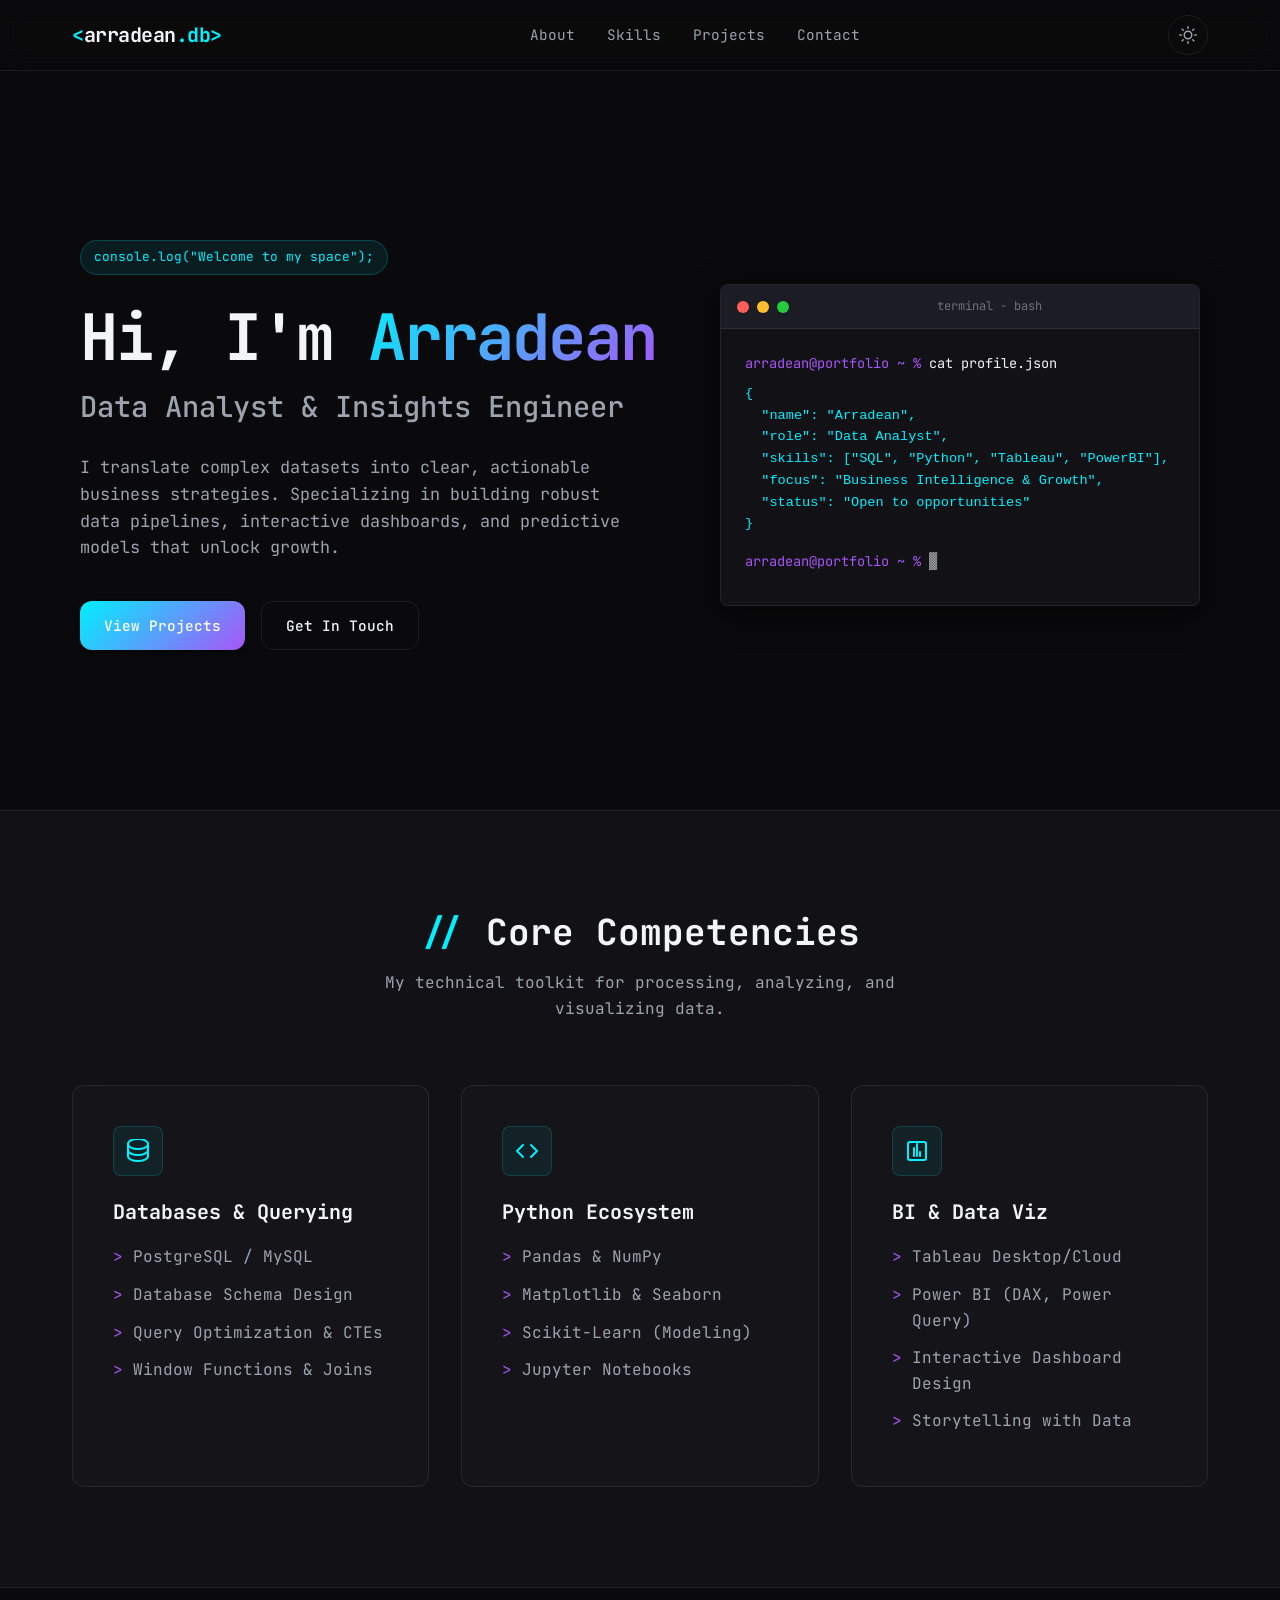
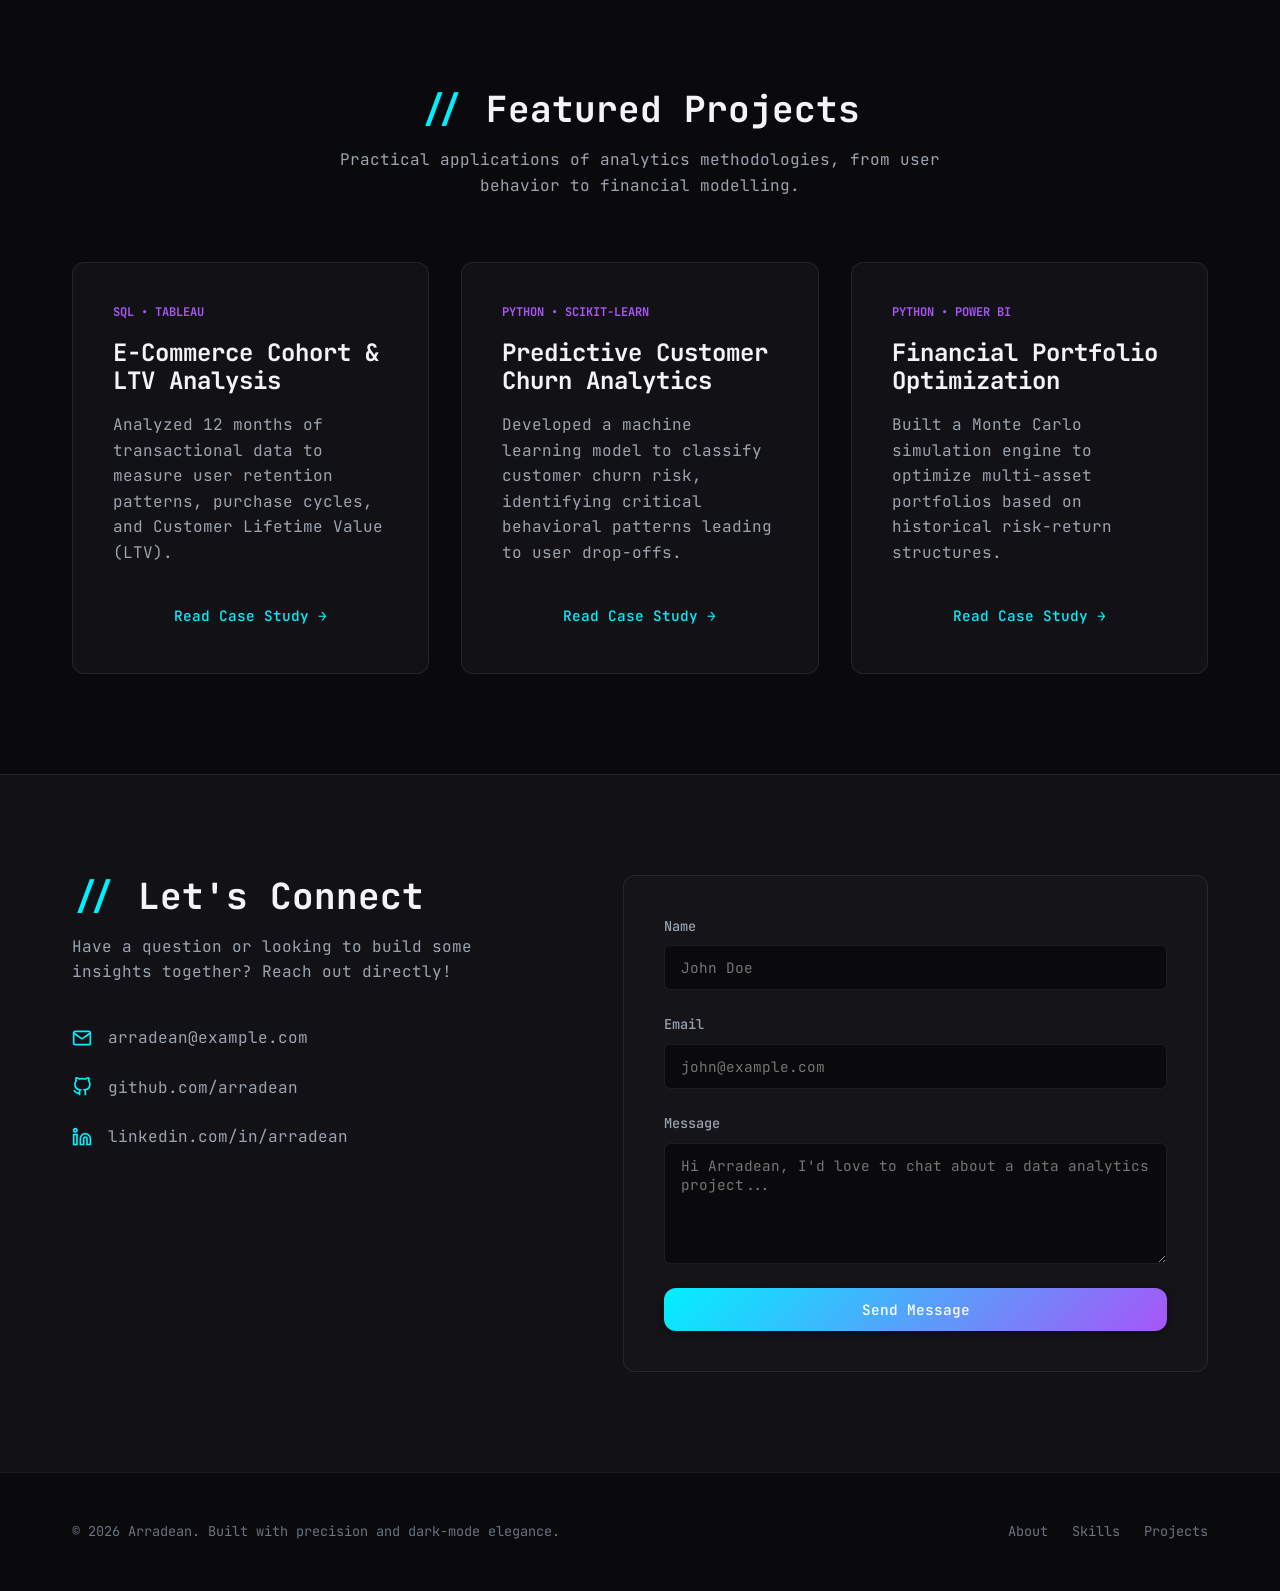
==== index.html @ a8069094 "Add Data Analyst Portfolio website files and fix theme toggle ID" ====
<!DOCTYPE html>
<html lang="en">
<head>
  <meta charset="UTF-8">
  <meta name="viewport" content="width=device-width, initial-scale=1.0">
  <title>Arradean | Data Analyst Portfolio</title>
  <meta name="description" content="Portfolio of Arradean, a professional Data Analyst specializing in SQL, Python, Tableau, and business insights.">
  <link rel="stylesheet" href="style.css">
  <!-- Google Fonts: JetBrains Mono & Inter -->
  <link rel="preconnect" href="https://fonts.googleapis.com">
  <link rel="preconnect" href="https://fonts.gstatic.com" crossorigin>
  <link href="https://fonts.googleapis.com/css2?family=Inter:wght@300;400;500;600;700&family=JetBrains+Mono:wght@300;400;500;700&display=swap" rel="stylesheet">
</head>
<body>

  <!-- Navigation -->
  <header id="site-header">
    <div class="container nav-container">
      <a href="#" class="logo">
        <span class="accent">&lt;</span>arradean<span class="accent">.db&gt;</span>
      </a>
      <nav id="main-nav">
        <ul>
          <li><a href="#about" class="nav-link">About</a></li>
          <li><a href="#skills" class="nav-link">Skills</a></li>
          <li><a href="#projects" class="nav-link">Projects</a></li>
          <li><a href="#contact" class="nav-link">Contact</a></li>
        </ul>
      </nav>
      <div class="theme-switch-container">
        <button id="theme-toggle" class="btn-icon" aria-label="Toggle Light/Dark Theme">
          <!-- Icon will be dynamically injected by JS -->
        </button>
      </div>
    </div>
  </header>

  <!-- Hero Section -->
  <section id="about" class="hero-section">
    <div class="container hero-container">
      <div class="hero-content">
        <div class="badge">console.log("Welcome to my space");</div>
        <h1 class="hero-title">Hi, I'm <span class="text-gradient">Arradean</span></h1>
        <p class="hero-subtitle">Data Analyst & Insights Engineer</p>
        <p class="hero-description">
          I translate complex datasets into clear, actionable business strategies. Specializing in building robust data pipelines, interactive dashboards, and predictive models that unlock growth.
        </p>
        <div class="hero-actions">
          <a href="#projects" class="btn btn-primary" id="btn-hero-projects">View Projects</a>
          <a href="#contact" class="btn btn-secondary" id="btn-hero-contact">Get In Touch</a>
        </div>
      </div>
      <div class="hero-visual">
        <div class="console-box">
          <div class="console-header">
            <span class="dot red"></span>
            <span class="dot yellow"></span>
            <span class="dot green"></span>
            <span class="console-title">terminal - bash</span>
          </div>
          <div class="console-body">
            <p class="console-line"><span class="c-prompt">arradean@portfolio ~ %</span> cat profile.json</p>
            <pre class="console-output"><code>{
  "name": "Arradean",
  "role": "Data Analyst",
  "skills": ["SQL", "Python", "Tableau", "PowerBI"],
  "focus": "Business Intelligence & Growth",
  "status": "Open to opportunities"
}</code></pre>
            <p class="console-line"><span class="c-prompt">arradean@portfolio ~ %</span> <span class="blink">▒</span></p>
          </div>
        </div>
      </div>
    </div>
  </section>

  <!-- Skills Section -->
  <section id="skills" class="skills-section">
    <div class="container">
      <div class="section-header">
        <h2 class="section-title"><span class="accent">//</span> Core Competencies</h2>
        <p class="section-desc">My technical toolkit for processing, analyzing, and visualizing data.</p>
      </div>
      
      <div class="skills-grid">
        <!-- Databases & SQL -->
        <div class="skill-card">
          <div class="skill-icon">
            <svg viewBox="0 0 24 24" width="24" height="24" stroke="currentColor" stroke-width="2" fill="none" stroke-linecap="round" stroke-linejoin="round"><path d="M12 22c5.523 0 10-2.239 10-5V5c0-2.761-4.477-5-10-5S2 2.239 2 5v12c0 2.761 4.477 5 10 5z"></path><path d="M22 5c0 2.761-4.477 5-10 5S2 7.761 2 5"></path><path d="M22 11c0 2.761-4.477 5-10 5S2 13.761 2 11"></path></svg>
          </div>
          <h3 class="skill-title">Databases & Querying</h3>
          <ul class="skill-list">
            <li>PostgreSQL / MySQL</li>
            <li>Database Schema Design</li>
            <li>Query Optimization & CTEs</li>
            <li>Window Functions & Joins</li>
          </ul>
        </div>

        <!-- Programming & Libraries -->
        <div class="skill-card">
          <div class="skill-icon">
            <svg viewBox="0 0 24 24" width="24" height="24" stroke="currentColor" stroke-width="2" fill="none" stroke-linecap="round" stroke-linejoin="round"><polyline points="16 18 22 12 16 6"></polyline><polyline points="8 6 2 12 8 18"></polyline></svg>
          </div>
          <h3 class="skill-title">Python Ecosystem</h3>
          <ul class="skill-list">
            <li>Pandas & NumPy</li>
            <li>Matplotlib & Seaborn</li>
            <li>Scikit-Learn (Modeling)</li>
            <li>Jupyter Notebooks</li>
          </ul>
        </div>

        <!-- Business Intelligence -->
        <div class="skill-card">
          <div class="skill-icon">
            <svg viewBox="0 0 24 24" width="24" height="24" stroke="currentColor" stroke-width="2" fill="none" stroke-linecap="round" stroke-linejoin="round"><rect x="3" y="3" width="18" height="18" rx="2" ry="2"></rect><line x1="9" y1="9" x2="9" y2="17"></line><line x1="15" y1="13" x2="15" y2="17"></line><line x1="12" y1="5" x2="12" y2="17"></line></svg>
          </div>
          <h3 class="skill-title">BI & Data Viz</h3>
          <ul class="skill-list">
            <li>Tableau Desktop/Cloud</li>
            <li>Power BI (DAX, Power Query)</li>
            <li>Interactive Dashboard Design</li>
            <li>Storytelling with Data</li>
          </ul>
        </div>
      </div>
    </div>
  </section>

  <!-- Projects Section -->
  <section id="projects" class="projects-section">
    <div class="container">
      <div class="section-header">
        <h2 class="section-title"><span class="accent">//</span> Featured Projects</h2>
        <p class="section-desc">Practical applications of analytics methodologies, from user behavior to financial modelling.</p>
      </div>

      <div class="projects-grid">
        <!-- Project 1 -->
        <div class="project-card" data-project="cohort">
          <div class="project-tag">SQL • Tableau</div>
          <h3 class="project-title">E-Commerce Cohort & LTV Analysis</h3>
          <p class="project-description">
            Analyzed 12 months of transactional data to measure user retention patterns, purchase cycles, and Customer Lifetime Value (LTV).
          </p>
          <button class="btn btn-text" id="btn-project-cohort">Read Case Study &rarr;</button>
        </div>

        <!-- Project 2 -->
        <div class="project-card" data-project="churn">
          <div class="project-tag">Python • Scikit-Learn</div>
          <h3 class="project-title">Predictive Customer Churn Analytics</h3>
          <p class="project-description">
            Developed a machine learning model to classify customer churn risk, identifying critical behavioral patterns leading to user drop-offs.
          </p>
          <button class="btn btn-text" id="btn-project-churn">Read Case Study &rarr;</button>
        </div>

        <!-- Project 3 -->
        <div class="project-card" data-project="finance">
          <div class="project-tag">Python • Power BI</div>
          <h3 class="project-title">Financial Portfolio Optimization</h3>
          <p class="project-description">
            Built a Monte Carlo simulation engine to optimize multi-asset portfolios based on historical risk-return structures.
          </p>
          <button class="btn btn-text" id="btn-project-finance">Read Case Study &rarr;</button>
        </div>
      </div>
    </div>
  </section>

  <!-- Dialog / Modals for Projects -->
  
  <!-- Project 1 Modal: Cohort -->
  <dialog id="modal-cohort" class="project-dialog">
    <div class="dialog-content">
      <div class="dialog-header">
        <h3>E-Commerce Cohort & LTV Analysis</h3>
        <button class="btn-close" aria-label="Close modal">&times;</button>
      </div>
      <div class="dialog-body">
        <h4>Overview</h4>
        <p>This project models customer repeat-purchase behavior to estimate Customer Lifetime Value (LTV) and evaluate cohorts. It enables growth teams to optimize Customer Acquisition Cost (CAC) thresholds.</p>
        
        <h4>Methodology</h4>
        <ol>
          <li>Aggregated invoice transactions in PostgreSQL.</li>
          <li>Segmented users by acquisition month (cohorts) and tracked index months.</li>
          <li>Calculated cumulative LTV metrics and retention rates.</li>
        </ol>

        <h4>SQL Cohort Matrix Query</h4>
        <pre class="code-block"><code>WITH cohort_acquisition AS (
  SELECT customer_id, DATE_TRUNC('month', MIN(order_date)) AS cohort_month
  FROM orders
  GROUP BY 1
),
cohort_index AS (
  SELECT o.customer_id,
         o.order_amount,
         EXTRACT(year FROM age(o.order_date, ca.cohort_month)) * 12 +
         EXTRACT(month FROM age(o.order_date, ca.cohort_month)) AS index_month
  FROM orders o
  JOIN cohort_acquisition ca ON o.customer_id = ca.customer_id
)
SELECT cohort_month,
       index_month,
       COUNT(DISTINCT customer_id) AS active_users,
       SUM(order_amount) AS revenue
FROM cohort_index
GROUP BY 1, 2;</code></pre>

        <h4>Key Insights</h4>
        <ul>
          <li><strong>Retention Dropoff:</strong> 42% drop in active customers by Month 2, suggesting a need for stronger onboarding engagement.</li>
          <li><strong>High-Value Cohorts:</strong> The November cohort showed 18% higher LTV by Month 6, driven by holiday sales and targeted email marketing.</li>
        </ul>
      </div>
    </div>
  </dialog>

  <!-- Project 2 Modal: Churn -->
  <dialog id="modal-churn" class="project-dialog">
    <div class="dialog-content">
      <div class="dialog-header">
        <h3>Predictive Customer Churn Analytics</h3>
        <button class="btn-close" aria-label="Close modal">&times;</button>
      </div>
      <div class="dialog-body">
        <h4>Overview</h4>
        <p>Customer churn directly harms revenue. This project builds a machine learning classification model to identify users exhibiting high-churn behavior, allowing proactive support outreach.</p>

        <h4>Model Details</h4>
        <p>Using a Random Forest Classifier on historical app engagement metrics, we achieved an 87% recall rate, meaning we successfully identified 87% of potential churners before they deactivated.</p>

        <h4>Python Model Pipeline Snippet</h4>
        <pre class="code-block"><code>import pandas as pd
from sklearn.model_selection import train_test_split
from sklearn.ensemble import RandomForestClassifier
from sklearn.metrics import classification_report

# Load user profile & usage aggregates
df = pd.read_csv('user_metrics.csv')
X = df.drop(columns=['user_id', 'churned'])
y = df['churned']

X_train, X_test, y_train, y_test = train_test_split(
    X, y, test_size=0.2, random_state=42, stratify=y
)

# Initialize Random Forest
model = RandomForestClassifier(n_estimators=100, max_depth=8, random_state=42)
model.fit(X_train, y_train)

# Evaluate
preds = model.predict(X_test)
print(classification_report(y_test, preds))</code></pre>

        <h4>Key Insights</h4>
        <ul>
          <li><strong>Feature Importance:</strong> "Days since last login" and "Customer service calls" were the strongest indicators of churn risk.</li>
          <li><strong>Actionable Strategy:</strong> Recommended triggering automated re-engagement emails when a customer reaches 7 consecutive days of inactivity.</li>
        </ul>
      </div>
    </div>
  </dialog>

  <!-- Project 3 Modal: Finance -->
  <dialog id="modal-finance" class="project-dialog">
    <div class="dialog-content">
      <div class="dialog-header">
        <h3>Financial Portfolio Optimization</h3>
        <button class="btn-close" aria-label="Close modal">&times;</button>
      </div>
      <div class="dialog-body">
        <h4>Overview</h4>
        <p>Applying Modern Portfolio Theory (MPT), this project uses quantitative simulation to determine optimal asset allocation percentages that maximize return profiles for a given level of risk.</p>

        <h4>Methodology</h4>
        <p>We perform a Monte Carlo simulation generated over 10,000 distinct allocation weight scenarios for 5 asset classes (Equities, Bonds, Commodities, Real Estate, Cryptocurrencies) to calculate their Sharpe ratios.</p>

        <h4>Python Portfolio Simulation Snippet</h4>
        <pre class="code-block"><code>import numpy as np

# Mocking return averages and covariance matrix
num_portfolios = 10000
num_assets = 5
results = np.zeros((3, num_portfolios))

for i in range(num_portfolios):
    weights = np.random.random(num_assets)
    weights /= np.sum(weights) # Normalize to sum to 1.0
    
    # Calculate portfolio return and volatility
    p_return = np.sum(weights * asset_returns) * 252
    p_volatility = np.sqrt(np.dot(weights.T, np.dot(cov_matrix * 252, weights)))
    
    results[0,i] = p_return
    results[1,i] = p_volatility
    results[2,i] = (p_return - risk_free_rate) / p_volatility # Sharpe Ratio</code></pre>

        <h4>Key Insights</h4>
        <ul>
          <li><strong>Efficient Frontier:</strong> Revealed that an allocation of 45% Equities, 35% Bonds, 10% Gold, 5% Real Estate, and 5% Cryptocurrencies yielded the optimal Sharpe ratio of 1.42.</li>
          <li><strong>Risk Mitigation:</strong> Adding commodities dynamically reduced overall portfolio volatility by 14% while retaining steady returns.</li>
        </ul>
      </div>
    </div>
  </dialog>

  <!-- Contact Section -->
  <section id="contact" class="contact-section">
    <div class="container contact-container">
      <div class="contact-header">
        <h2 class="section-title"><span class="accent">//</span> Let's Connect</h2>
        <p class="section-desc">Have a question or looking to build some insights together? Reach out directly!</p>
        
        <div class="contact-details">
          <div class="contact-item">
            <svg viewBox="0 0 24 24" width="20" height="20" stroke="currentColor" stroke-width="2" fill="none"><path d="M4 4h16c1.1 0 2 .9 2 2v12c0 1.1-.9 2-2 2H4c-1.1 0-2-.9-2-2V6c0-1.1.9-2 2-2z"></path><polyline points="22,6 12,13 2,6"></polyline></svg>
            <a href="mailto:arradean@example.com">arradean@example.com</a>
          </div>
          <div class="contact-item">
            <svg viewBox="0 0 24 24" width="20" height="20" stroke="currentColor" stroke-width="2" fill="none"><path d="M9 19c-5 1.5-5-2.5-7-3m14 6v-3.87a3.37 3.37 0 0 0-.94-2.61c3.14-.35 6.44-1.54 6.44-7A5.44 5.44 0 0 0 20 4.77 5.07 5.07 0 0 0 19.91 1S18.73.65 16 2.48a13.38 13.38 0 0 0-7 0C6.27.65 5.09 1 5.09 1A5.07 5.07 0 0 0 5 4.77a5.44 5.44 0 0 0-1.5 3.78c0 5.42 3.3 6.61 6.44 7A3.37 3.37 0 0 0 9 18.13V22"></path></svg>
            <a href="https://github.com/arradean" target="_blank" rel="noopener noreferrer">github.com/arradean</a>
          </div>
          <div class="contact-item">
            <svg viewBox="0 0 24 24" width="20" height="20" stroke="currentColor" stroke-width="2" fill="none"><path d="M16 8a6 6 0 0 1 6 6v7h-4v-7a2 2 0 0 0-2-2 2 2 0 0 0-2 2v7h-4v-7a6 6 0 0 1 6-6z"></path><rect x="2" y="9" width="4" height="12"></rect><circle cx="4" cy="4" r="2"></circle></svg>
            <a href="https://linkedin.com/in/arradean" target="_blank" rel="noopener noreferrer">linkedin.com/in/arradean</a>
          </div>
        </div>
      </div>
      
      <div class="contact-form-container">
        <form class="contact-form" id="contact-form" onsubmit="event.preventDefault(); alert('Message sent! Thank you.');">
          <div class="form-group">
            <label for="form-name">Name</label>
            <input type="text" id="form-name" required placeholder="John Doe">
          </div>
          <div class="form-group">
            <label for="form-email">Email</label>
            <input type="email" id="form-email" required placeholder="john@example.com">
          </div>
          <div class="form-group">
            <label for="form-message">Message</label>
            <textarea id="form-message" rows="5" required placeholder="Hi Arradean, I'd love to chat about a data analytics project..."></textarea>
          </div>
          <button type="submit" class="btn btn-primary" id="btn-submit-contact">Send Message</button>
        </form>
      </div>
    </div>
  </section>

  <!-- Footer -->
  <footer>
    <div class="container footer-container">
      <p>&copy; 2026 Arradean. Built with precision and dark-mode elegance.</p>
      <div class="footer-links">
        <a href="#about">About</a>
        <a href="#skills">Skills</a>
        <a href="#projects">Projects</a>
      </div>
    </div>
  </footer>

  <script src="app.js"></script>
</body>
</html>
---- style.css ----
/* ==========================================================================
   Arradean's Portfolio Stylesheet
   Theme: Modern Developer Dark Theme
   Font: JetBrains Mono
   ========================================================================== */

/* Theme Variables */
:root {
  --font-mono: 'JetBrains Mono', monospace;
  --font-sans: 'Inter', sans-serif; /* Fallback but JetBrains is primary */
  
  /* Dark Theme Colors */
  --bg-base: #0a0a0c;
  --bg-surface: #121216;
  --bg-card: rgba(24, 24, 28, 0.65);
  --bg-card-hover: rgba(32, 32, 38, 0.8);
  
  --border-color: rgba(255, 255, 255, 0.08);
  --border-color-hover: rgba(0, 240, 255, 0.3);
  
  --text-primary: #f3f4f6;
  --text-secondary: #9ca3af;
  --text-muted: #6b7280;
  
  /* Accents */
  --accent: #00f0ff; /* Neon Cyan */
  --accent-secondary: #a855f7; /* Violet */
  --accent-success: #10b981; /* Emerald */
  --accent-gradient: linear-gradient(135deg, #00f0ff 0%, #a855f7 100%);
  
  --shadow-sm: 0 2px 8px rgba(0, 0, 0, 0.5);
  --shadow-md: 0 8px 30px rgba(0, 0, 0, 0.6);
  --shadow-accent: 0 0 20px rgba(0, 240, 255, 0.15);
  
  --transition: all 0.3s cubic-bezier(0.4, 0, 0.2, 1);
  --border-radius: 12px;
}

/* Light Theme overrides */
body.light-mode {
  --bg-base: #f4f5f7;
  --bg-surface: #ffffff;
  --bg-card: rgba(255, 255, 255, 0.7);
  --bg-card-hover: rgba(240, 242, 245, 0.9);
  
  --border-color: rgba(0, 0, 0, 0.08);
  --border-color-hover: rgba(168, 85, 247, 0.3);
  
  --text-primary: #111827;
  --text-secondary: #4b5563;
  --text-muted: #9ca3af;
  
  --accent: #7c3aed; /* Deep Purple */
  --accent-secondary: #06b6d4; /* Dark Cyan */
  --accent-gradient: linear-gradient(135deg, #7c3aed 0%, #06b6d4 100%);
  
  --shadow-sm: 0 2px 8px rgba(0, 0, 0, 0.05);
  --shadow-md: 0 8px 30px rgba(0, 0, 0, 0.08);
  --shadow-accent: 0 0 20px rgba(124, 58, 237, 0.1);
}

/* Base Styles */
* {
  box-sizing: border-box;
  margin: 0;
  padding: 0;
}

html {
  scroll-behavior: smooth;
  font-size: 16px;
}

body {
  font-family: var(--font-mono);
  background-color: var(--bg-base);
  color: var(--text-primary);
  line-height: 1.6;
  overflow-x: hidden;
  transition: background-color 0.3s ease, color 0.3s ease;
}

.container {
  max-width: 1200px;
  margin: 0 auto;
  padding: 0 2rem;
}

/* Typography */
h1, h2, h3, h4 {
  font-weight: 700;
  line-height: 1.2;
  color: var(--text-primary);
}

a {
  color: inherit;
  text-decoration: none;
  transition: var(--transition);
}

ul {
  list-style: none;
}

/* Buttons */
.btn {
  display: inline-flex;
  align-items: center;
  justify-content: center;
  padding: 0.75rem 1.5rem;
  border-radius: var(--border-radius);
  font-family: var(--font-mono);
  font-size: 0.9rem;
  font-weight: 500;
  cursor: pointer;
  transition: var(--transition);
}

.btn-primary {
  background: var(--accent-gradient);
  color: #ffffff;
  border: none;
  box-shadow: var(--shadow-sm);
}

.btn-primary:hover {
  transform: translateY(-2px);
  box-shadow: 0 10px 25px rgba(0, 240, 255, 0.35);
}

.btn-secondary {
  background: transparent;
  color: var(--text-primary);
  border: 1px solid var(--border-color);
}

.btn-secondary:hover {
  background: rgba(255, 255, 255, 0.05);
  border-color: var(--text-secondary);
  transform: translateY(-2px);
}

.btn-text {
  background: none;
  border: none;
  color: var(--accent);
  font-family: var(--font-mono);
  font-weight: 500;
  cursor: pointer;
  padding: 0.5rem 0;
  display: inline-flex;
  align-items: center;
}

.btn-text:hover {
  color: var(--accent-secondary);
}

.btn-icon {
  background: transparent;
  border: 1px solid var(--border-color);
  color: var(--text-secondary);
  width: 40px;
  height: 40px;
  border-radius: 50%;
  cursor: pointer;
  display: inline-flex;
  align-items: center;
  justify-content: center;
  transition: var(--transition);
}

.btn-icon:hover {
  border-color: var(--accent);
  color: var(--accent);
  background: rgba(0, 240, 255, 0.05);
}

.btn-icon svg {
  width: 18px;
  height: 18px;
}

/* Header & Nav */
#site-header {
  position: fixed;
  top: 0;
  left: 0;
  width: 100%;
  z-index: 100;
  background: rgba(10, 10, 12, 0.7);
  backdrop-filter: blur(12px);
  border-bottom: 1px solid var(--border-color);
  transition: var(--transition);
}

#site-header.scrolled {
  padding: 0.5rem 0;
  background: rgba(10, 10, 12, 0.9);
  box-shadow: var(--shadow-sm);
}

.nav-container {
  display: flex;
  justify-content: space-between;
  align-items: center;
  height: 70px;
}

.logo {
  font-weight: 700;
  font-size: 1.25rem;
  letter-spacing: -0.5px;
}

.logo .accent {
  color: var(--accent);
}

#main-nav ul {
  display: flex;
  gap: 2rem;
}

.nav-link {
  font-size: 0.9rem;
  color: var(--text-secondary);
  position: relative;
  padding: 0.5rem 0;
}

.nav-link:hover {
  color: var(--text-primary);
}

.nav-link::after {
  content: '';
  position: absolute;
  bottom: 0;
  left: 0;
  width: 0;
  height: 2px;
  background: var(--accent-gradient);
  transition: var(--transition);
}

.nav-link:hover::after {
  width: 100%;
}

/* Hero Section */
.hero-section {
  padding: 180px 0 100px;
  min-height: 90vh;
  display: flex;
  align-items: center;
}

.hero-container {
  display: grid;
  grid-template-columns: 1.2fr 1fr;
  gap: 4rem;
  align-items: center;
}

.badge {
  display: inline-block;
  padding: 0.4rem 0.8rem;
  background: rgba(0, 240, 255, 0.08);
  border: 1px solid rgba(0, 240, 255, 0.2);
  border-radius: 30px;
  color: var(--accent);
  font-size: 0.8rem;
  margin-bottom: 1.5rem;
}

.hero-title {
  font-size: 4rem;
  margin-bottom: 0.5rem;
  letter-spacing: -2px;
}

.text-gradient {
  background: var(--accent-gradient);
  -webkit-background-clip: text;
  -webkit-text-fill-color: transparent;
}

.hero-subtitle {
  font-size: 1.8rem;
  color: var(--text-secondary);
  margin-bottom: 1.5rem;
  font-weight: 500;
}

.hero-description {
  color: var(--text-secondary);
  font-size: 1.05rem;
  max-width: 540px;
  margin-bottom: 2.5rem;
}

.hero-actions {
  display: flex;
  gap: 1rem;
}

/* Console visual mockup */
.console-box {
  background: #121216;
  border: 1px solid var(--border-color);
  border-radius: 8px;
  box-shadow: var(--shadow-md);
  overflow: hidden;
}

.console-header {
  background: #1c1c24;
  padding: 0.75rem 1rem;
  display: flex;
  align-items: center;
  gap: 0.5rem;
  border-bottom: 1px solid var(--border-color);
}

.dot {
  width: 12px;
  height: 12px;
  border-radius: 50%;
}

.dot.red { background: #ff5f56; }
.dot.yellow { background: #ffbd2e; }
.dot.green { background: #27c93f; }

.console-title {
  margin-left: auto;
  margin-right: auto;
  font-size: 0.75rem;
  color: var(--text-muted);
}

.console-body {
  padding: 1.5rem;
  font-size: 0.85rem;
}

.console-line {
  color: var(--text-primary);
  margin-bottom: 0.5rem;
}

.c-prompt {
  color: var(--accent-secondary);
}

.console-output {
  color: var(--accent);
  margin-bottom: 1rem;
}

.blink {
  animation: blink-animation 1s steps(2, start) infinite;
}

@keyframes blink-animation {
  to { visibility: hidden; }
}

/* Section Common Headers */
.section-header {
  text-align: center;
  margin-bottom: 4rem;
}

.section-title {
  font-size: 2.25rem;
  margin-bottom: 1rem;
}

.section-title .accent {
  color: var(--accent);
}

.section-desc {
  color: var(--text-secondary);
  max-width: 600px;
  margin: 0 auto;
}

/* Skills Section */
.skills-section {
  padding: 100px 0;
  background-color: var(--bg-surface);
  border-top: 1px solid var(--border-color);
  border-bottom: 1px solid var(--border-color);
}

.skills-grid {
  display: grid;
  grid-template-columns: repeat(auto-fit, minmax(320px, 1fr));
  gap: 2rem;
}

.skill-card {
  background: var(--bg-card);
  backdrop-filter: blur(12px);
  border: 1px solid var(--border-color);
  border-radius: var(--border-radius);
  padding: 2.5rem;
  transition: var(--transition);
}

.skill-card:hover {
  transform: translateY(-5px);
  border-color: var(--border-color-hover);
  box-shadow: var(--shadow-accent);
}

.skill-icon {
  width: 50px;
  height: 50px;
  border-radius: 8px;
  background: rgba(0, 240, 255, 0.06);
  border: 1px solid rgba(0, 240, 255, 0.15);
  display: flex;
  align-items: center;
  justify-content: center;
  color: var(--accent);
  margin-bottom: 1.5rem;
}

.skill-title {
  font-size: 1.25rem;
  margin-bottom: 1.25rem;
}

.skill-list li {
  color: var(--text-secondary);
  margin-bottom: 0.75rem;
  position: relative;
  padding-left: 1.25rem;
}

.skill-list li::before {
  content: '>';
  position: absolute;
  left: 0;
  color: var(--accent-secondary);
}

/* Projects Section */
.projects-section {
  padding: 100px 0;
}

.projects-grid {
  display: grid;
  grid-template-columns: repeat(auto-fit, minmax(320px, 1fr));
  gap: 2rem;
}

.project-card {
  background: var(--bg-card);
  backdrop-filter: blur(12px);
  border: 1px solid var(--border-color);
  border-radius: var(--border-radius);
  padding: 2.5rem;
  display: flex;
  flex-direction: column;
  height: 100%;
  transition: var(--transition);
}

.project-card:hover {
  transform: translateY(-5px);
  border-color: var(--border-color-hover);
  box-shadow: var(--shadow-accent);
}

.project-tag {
  font-size: 0.75rem;
  color: var(--accent-secondary);
  font-weight: 700;
  text-transform: uppercase;
  margin-bottom: 1rem;
}

.project-title {
  font-size: 1.5rem;
  margin-bottom: 1rem;
}

.project-description {
  color: var(--text-secondary);
  margin-bottom: 2rem;
  flex-grow: 1;
}

/* Modals / Dialog elements styling */
.project-dialog {
  border: none;
  background: transparent;
  width: 90%;
  max-width: 800px;
  position: fixed;
  top: 50%;
  left: 50%;
  transform: translate(-50%, -50%) scale(0.95);
  opacity: 0;
  transition: transform 0.3s ease, opacity 0.3s ease;
  pointer-events: none;
}

.project-dialog[open] {
  opacity: 1;
  transform: translate(-50%, -50%) scale(1);
  pointer-events: auto;
}

.project-dialog::backdrop {
  background: rgba(5, 5, 8, 0.85);
  backdrop-filter: blur(8px);
  opacity: 0;
  transition: opacity 0.3s ease;
}

.project-dialog[open]::backdrop {
  opacity: 1;
}

.dialog-content {
  background: #121216;
  border: 1px solid var(--border-color);
  border-radius: var(--border-radius);
  box-shadow: var(--shadow-md);
  max-height: 90vh;
  display: flex;
  flex-direction: column;
  overflow: hidden;
}

.dialog-header {
  padding: 1.5rem 2rem;
  border-bottom: 1px solid var(--border-color);
  display: flex;
  justify-content: space-between;
  align-items: center;
}

.dialog-header h3 {
  font-size: 1.5rem;
}

.btn-close {
  background: transparent;
  border: none;
  color: var(--text-secondary);
  font-size: 2rem;
  line-height: 1;
  cursor: pointer;
  transition: var(--transition);
}

.btn-close:hover {
  color: var(--accent);
}

.dialog-body {
  padding: 2rem;
  overflow-y: auto;
}

.dialog-body h4 {
  font-size: 1.1rem;
  color: var(--accent);
  margin-top: 1.5rem;
  margin-bottom: 0.5rem;
}

.dialog-body h4:first-of-type {
  margin-top: 0;
}

.dialog-body p, .dialog-body ol, .dialog-body ul {
  color: var(--text-secondary);
  margin-bottom: 1.25rem;
}

.dialog-body ol, .dialog-body ul {
  padding-left: 1.5rem;
}

.dialog-body li {
  margin-bottom: 0.5rem;
}

/* Code Blocks inside dialog */
.code-block {
  background: #0a0a0c;
  border: 1px solid var(--border-color);
  border-radius: 6px;
  padding: 1.25rem;
  margin: 1.5rem 0;
  overflow-x: auto;
  font-size: 0.85rem;
  color: #92d8ff;
}

.code-block code {
  font-family: var(--font-mono);
}

/* Contact Section */
.contact-section {
  padding: 100px 0;
  background-color: var(--bg-surface);
  border-top: 1px solid var(--border-color);
}

.contact-container {
  display: grid;
  grid-template-columns: 1fr 1.2fr;
  gap: 4rem;
}

.contact-details {
  display: flex;
  flex-direction: column;
  gap: 1.5rem;
  margin-top: 2.5rem;
}

.contact-item {
  display: flex;
  align-items: center;
  gap: 1rem;
  color: var(--text-secondary);
}

.contact-item svg {
  color: var(--accent);
  flex-shrink: 0;
}

.contact-item a:hover {
  color: var(--accent);
}

.contact-form-container {
  background: var(--bg-card);
  border: 1px solid var(--border-color);
  border-radius: var(--border-radius);
  padding: 2.5rem;
}

.contact-form {
  display: flex;
  flex-direction: column;
  gap: 1.5rem;
}

.form-group {
  display: flex;
  flex-direction: column;
  gap: 0.5rem;
}

.form-group label {
  font-size: 0.85rem;
  color: var(--text-secondary);
  font-weight: 500;
}

.form-group input, .form-group textarea {
  background: #0a0a0c;
  border: 1px solid var(--border-color);
  border-radius: 6px;
  padding: 0.75rem 1rem;
  color: var(--text-primary);
  font-family: var(--font-mono);
  font-size: 0.9rem;
  transition: var(--transition);
}

.form-group input:focus, .form-group textarea:focus {
  outline: none;
  border-color: var(--accent);
  box-shadow: 0 0 10px rgba(0, 240, 255, 0.1);
}

/* Footer */
footer {
  padding: 3rem 0;
  border-top: 1px solid var(--border-color);
  font-size: 0.85rem;
  color: var(--text-muted);
}

.footer-container {
  display: flex;
  justify-content: space-between;
  align-items: center;
}

.footer-links {
  display: flex;
  gap: 1.5rem;
}

.footer-links a {
  color: var(--text-muted);
}

.footer-links a:hover {
  color: var(--text-secondary);
}

/* Responsive Breakpoints */
@media (max-width: 992px) {
  .hero-container {
    grid-template-columns: 1fr;
    gap: 3rem;
  }
  
  .hero-content {
    text-align: center;
  }
  
  .hero-description {
    margin-left: auto;
    margin-right: auto;
  }
  
  .hero-actions {
    justify-content: center;
  }
  
  .contact-container {
    grid-template-columns: 1fr;
    gap: 3rem;
  }
}

@media (max-width: 768px) {
  .hero-title {
    font-size: 3rem;
  }
  
  #main-nav {
    display: none; /* In a real app we'd toggle a hamburger drawer, but keeping it clean for simple deploy */
  }
  
  .footer-container {
    flex-direction: column;
    gap: 1.5rem;
    text-align: center;
  }
}
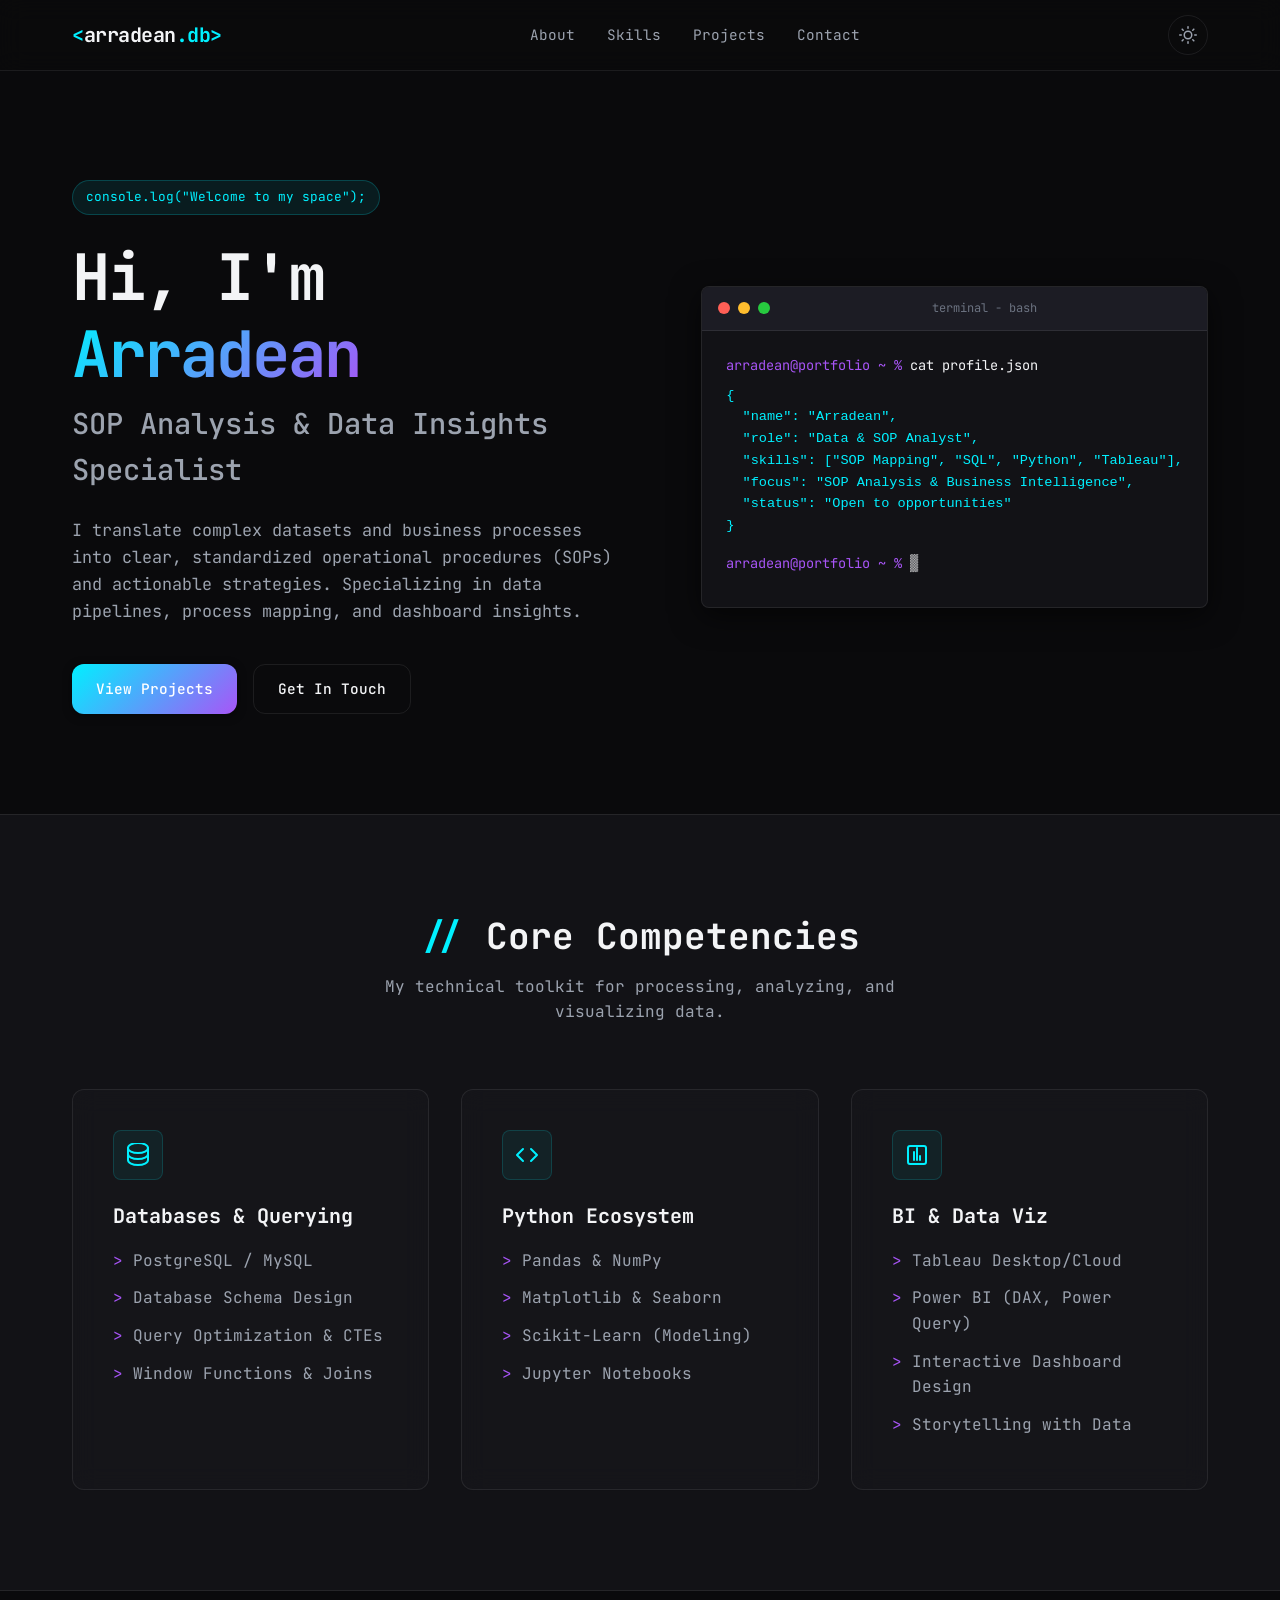
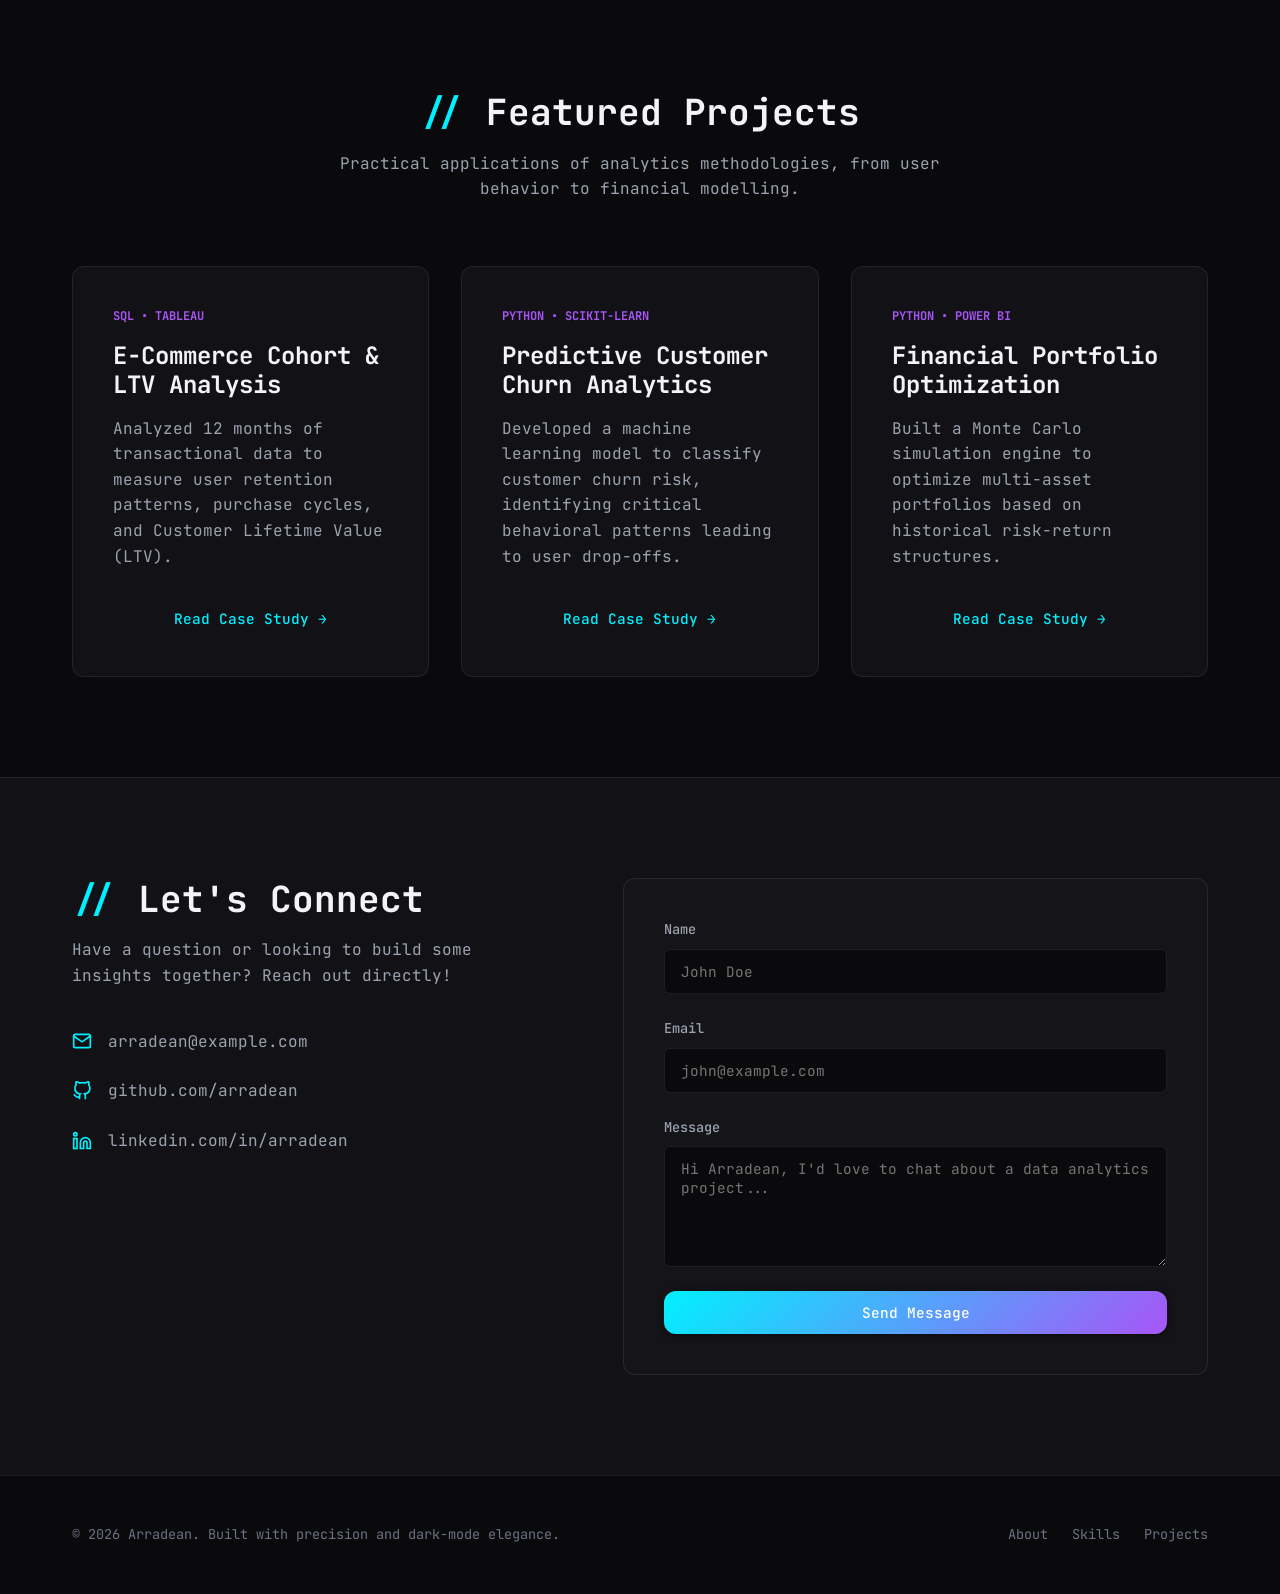
==== commit b8035dac: "Update hero subtitle to SOP Analysis" ====
--- a/index.html
+++ b/index.html
@@ -41,9 +41,9 @@
       <div class="hero-content">
         <div class="badge">console.log("Welcome to my space");</div>
         <h1 class="hero-title">Hi, I'm <span class="text-gradient">Arradean</span></h1>
-        <p class="hero-subtitle">Data Analyst & Insights Engineer</p>
+        <p class="hero-subtitle">SOP Analysis & Data Insights Specialist</p>
         <p class="hero-description">
-          I translate complex datasets into clear, actionable business strategies. Specializing in building robust data pipelines, interactive dashboards, and predictive models that unlock growth.
+          I translate complex datasets and business processes into clear, standardized operational procedures (SOPs) and actionable strategies. Specializing in data pipelines, process mapping, and dashboard insights.
         </p>
         <div class="hero-actions">
           <a href="#projects" class="btn btn-primary" id="btn-hero-projects">View Projects</a>
@@ -62,9 +62,9 @@
             <p class="console-line"><span class="c-prompt">arradean@portfolio ~ %</span> cat profile.json</p>
             <pre class="console-output"><code>{
   "name": "Arradean",
-  "role": "Data Analyst",
-  "skills": ["SQL", "Python", "Tableau", "PowerBI"],
-  "focus": "Business Intelligence & Growth",
+  "role": "Data & SOP Analyst",
+  "skills": ["SOP Mapping", "SQL", "Python", "Tableau"],
+  "focus": "SOP Analysis & Business Intelligence",
   "status": "Open to opportunities"
 }</code></pre>
             <p class="console-line"><span class="c-prompt">arradean@portfolio ~ %</span> <span class="blink">▒</span></p>
